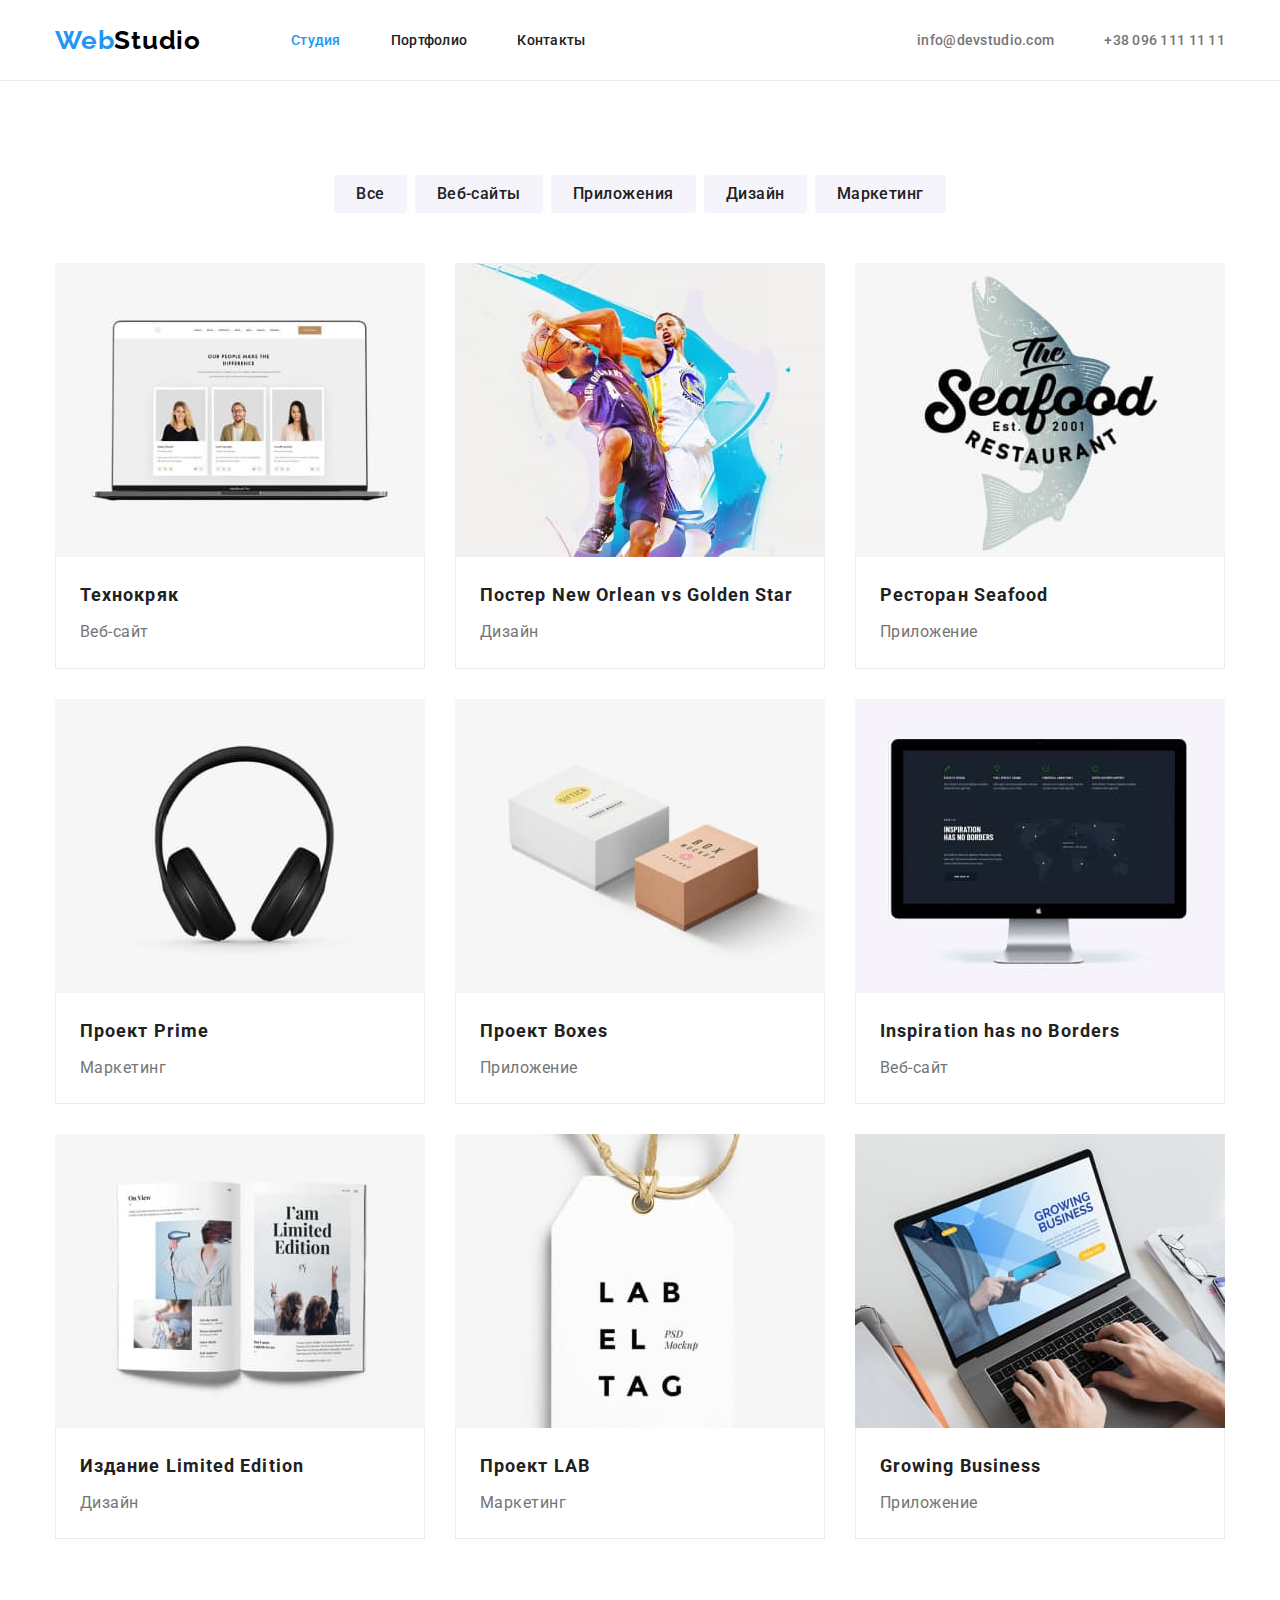
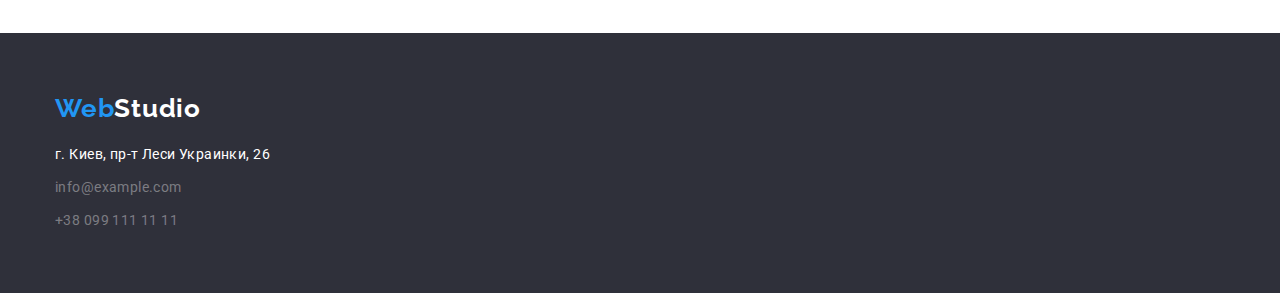
==== portfolio.html @ ebab6fb1 "скинул дз3" ====
<!DOCTYPE html>
<html lang="ru">
<head>
    <meta charset="UTF-8">
    <meta http-equiv="X-UA-Compatible" content="IE=edge">
    <meta name="viewport" content="width=device-width, initial-scale=1.0">
    <title>Портфолио</title>
    <link 
    href="https://fonts.googleapis.com/css2?family=Raleway:wght@700&family=Roboto:wght@400;500;700;900&display=swap" 
    rel="stylesheet">
    <link  href="https://cdnjs.cloudflare.com/ajax/libs/modern-normalize/1.1.0/modern-normalize.min.css"
     rel="stylesheet"> 
     <link rel="stylesheet" href="./css/style.css">
</head>
<body>
       <header class="header">
            <div class="container header-container"> 
                <nav class="nav">
                    <a class="logo" href="./index.html" lang="en">Web<span class="logo-color">Studio</span> </a>
                    <ul class="nav-list">
                        <li class="nav-item"><a href="./index.html" class="nav-link link current">Студия</a></li>
                        <li class="nav-item"><a href="" class="nav-link link">Портфолио</a></li>
                        <li class="nav-item"><a href="" class="nav-link link">Контакты</a> </li>
                    </ul>
                </nav>    
                    <ul class="contact-list">
                        <li class="contact-item">
                            <a href="mailto:info@devstudio.com" class="contact-link link">info@devstudio.com</a>
                        </li>
                        <li class="contact-item">
                            <a href="tel:+380961111111" class="contact-link link" >+38 096 111 11 11</a>
                        </li>
                    </ul>
            </div>
        </header>
        <main>
            <section class="section"> 
                <div class="container">
                    <h1 hidden>Наши проекты</h1>
                        <ul class="filter-list">
                            <li class="filter-list-item"><button type="button" class="filter-button">Все</button></li>
                            <li class="filter-list-item"><button type="button" class="filter-button" >Веб-сайты</button></li>
                            <li class="filter-list-item"><button type="button" class="filter-button">Приложения</button></li>
                            <li class="filter-list-item"><button type="button" class="filter-button">Дизайн</button></li>
                            <li class="filter-list-item"><button type="button" class="filter-button">Маркетинг</button></li>
                        </ul>

                        <ul class="projects-list">
                            <li class="projects-list-item">
                                <a href="#" class="projects-link">
                                    <img src="./images/1techno.jpg" alt=" технокряк" width="370" height="294">
                                    <div class="projects-title-text-container">
                                        <h2 class="projects-list-title">Технокряк</h2>
                                        <p class="projects-list-text">Веб-сайт</p>
                                    </div>
                                </a>
                            </li>
                            <li class="projects-list-item">
                                 <a href="#" class="projects-link">
                                    <img src="./images/2orlean.jpg" alt=" постер Новый Арлеан" width="370" height="294">
                                    <div class="projects-title-text-container">
                                        <h2 class="projects-list-title">Постер New Orlean vs Golden Star</h2>
                                        <p class="projects-list-text">Дизайн</p>
                                    </div>
                                </a>
                            </li>
                            <li class="projects-list-item">
                                 <a href="#" class="projects-link">
                                    <img src="./images/3seafood.jpg" alt="ресторан" width="370" height="294">
                                    <div class="projects-title-text-container">
                                        <h2 class="projects-list-title">Ресторан Seafood</h2>
                                        <p class="projects-list-text">Приложение</p>
                                    </div>
                                </a>
                            </li>
                            <li class="projects-list-item">
                                 <a href="#" class="projects-link">
                                    <img src="./images/4prime.jpg" alt="проект прайм" width="370" height="294">
                                    <div class="projects-title-text-container">
                                        <h2 class="projects-list-title">Проект Prime</h2>
                                        <p class="projects-list-text">Маркетинг</p>
                                    </div>
                                </a>
                            </li>
                            <li class="projects-list-item">
                                 <a href="#" class="projects-link">
                                    <img src="./images/5boxes.jpg" alt="проект коробки" width="370" height="294">
                                    <div class="projects-title-text-container">
                                        <h2 class="projects-list-title">Проект Boxes</h2>
                                        <p class="projects-list-text">Приложение</p>
                                    </div>
                                </a>
                            </li>
                            <li class="projects-list-item">
                                 <a href="#" class="projects-link">
                                    <img src="./images/6inspiration.jpg" alt="манитор" width="370" height="294">
                                    <div class="projects-title-text-container">
                                        <h2 class="projects-list-title">Inspiration has no Borders</h2>
                                        <p class="projects-list-text">Веб-сайт</p>
                                    </div>
                                </a>
                            </li>
                            <li class="projects-list-item">
                                 <a href="#" class="projects-link">
                                    <img src="./images/7limited.jpg" alt="издание книга" width="370" height="294">
                                    <div class="projects-title-text-container">
                                        <h2 class="projects-list-title">Издание Limited Edition</h2>
                                        <p class="projects-list-text">Дизайн</p>
                                    </div>
                                </a>
                            </li>
                            <li class="projects-list-item">
                                 <a href="#" class="projects-link">
                                    <img src="./images/8lab.jpg" alt="проект лаб" width="370" height="294">
                                    <div class="projects-title-text-container">
                                        <h2 class="projects-list-title">Проект LAB</h2>
                                        <p class="projects-list-text">Маркетинг</p>
                                    </div>
                                </a>
                            </li>
                            <li class="projects-list-item">
                                 <a href="#" class="projects-link">
                                    <img src="./images/9growing.jpg" alt="ноутбук" width="370" height="294">
                                    <div class="projects-title-text-container">
                                        <h2 class="projects-list-title">Growing Business</h2>
                                        <p class="projects-list-text">Приложение</p>
                                    </div>
                                </a>
                            </li>
                        </ul>
                </div>
            </section>    
        </main>
        <footer class="footer">
            <div class="footer-container container"> 
                <a class="footer-logo"  href="./index.html" lang="en" >Web<span class="footer-color">Studio</span></a> 
                
                <address class="address">
                    <ul class="address-list">
                        <li class="address-item">
                            <a href="https://www.google.com.ua/maps/place/%D0%B1%D1%83%D0%BB.+%D0%9B%D0%B5%D1%81%D0%B8+%D0%A3%D0%BA%D1%80%D0%B0%D0%B8%D0%BD%D0%BA%D0%B8,+26,+%D0%9A%D0%B8%D0%B5%D0%B2,+02000/@50.4265807,30.5361971,17z/data=!3m1!4b1!4m5!3m4!1s0x40d4cf0e033ecbe9:0x57a4dffefec77da0!8m2!3d50.4265807!4d30.5383858?hl=ru" 
                                target="_blank" class="footer-address">г. Киев, пр-т Леси Украинки, 26</a>
                            </li>
                        <li class="address-item">
                            <a href="mailto:info@example.com" class="footer-link">info@example.com</a>
                        </li>
                        <li class="address-item">
                            <a href="tel:+3809911111111" class="footer-link">+38 099 111 11 11</a>
                        </li>
                    </ul>
                </address>
            </div>    
        </footer> 
</body>
</html>
---- css/style.css ----
:root {
    --primary-text-color: #757575;
    --title-text-color: #212121;
    --accent-color: #2196F3;
    --color-logo: #000000;
    --color-background: #2F303A;
    --color-footer-contact: #FFFFFF60;
    --background-button-member: #F5F4FA;
    --primary-color-white: #FFFFFF;
    --color-box-button: #188CEB;

}

/*reset*/
h1,
h2,
h3,
h4,
h5,
h6,
p {
    margin-top: 0;
    margin-bottom: 0;
}

/* Container */

.container {
    width: 1200px;
    padding: 0 15px;
    margin: 0 auto;
}
body {
    font-family: roboto, sans-serif;
    min-width: 1200px
}

ul {
    list-style: none;
    padding: 0;
    margin: 0;
}

img {
    display: block;
    max-width: 100%;
    height: auto;
}

/* LOGO*/
/* NAV*/
.logo {
    color: var(--accent-color);
    font-family: Raleway, cursive;
    font-weight: 700;
    font-size: 26px;
    line-height: 1.17;
    text-decoration: none;
    text-transform: none;
    letter-spacing: 0.03em;
}
.logo-color {
    color: var(--color-logo);
}
.header {
    border-bottom: 1px solid #ececec;
}
.header-container{
    display: flex;
    justify-content: center;
}
.nav,
.nav-list,
.contact-list {
    display: flex;
    align-items: center;
}
/*.nav-list .nav-item:not(:last-child){
    margin-right: 50px;
}*/
.nav-list .nav-item+.nav-item {
    margin-left: 50px;
}
.nav-list {
    margin-left: 90px;
}
.contact-item+.contact-item{
   margin-left: 50px;
}
.contact-list{
   margin-left: auto;
}
.nav-item a{
    display: block;
    padding-top: 32px;
    padding-bottom: 32px;
}
.link {
    color: var(--title-text-color);
    font-weight: 500;
    font-size: 14px;
    line-height: 1.17;
    text-decoration: none;
    text-transform: none;
    letter-spacing: 0.02em;
}
.link:hover,
.link:focus {
    color: var(--accent-color);
}
.nav-list .link.current {
    color: var(--accent-color);
}
.contact-link {
    color: var(--primary-text-color);
    font-weight: 500;
    font-size: 14px;
    line-height: 1.17;
    text-decoration: none;
    text-transform: none;
    letter-spacing: 0.02em;
}
.contact-link:hover,
.contact-link:focus {
    color: var(--accent-color);
}

/*----BOX ------*/

.box {
    display: flex;
    flex-direction: column;
    justify-content: center;
    align-items: center;
    
    text-align: center;
    height: 600px;

    background-color: var(--color-background);
    
x
}
.box-title {
    width: 696px;
    margin-bottom: 30px;

    color: var(--primary-color-white);
    font-weight: 900;
    font-size: 44px;
    line-height: 1.36;
    text-align: center;
    text-transform: uppercase;
    letter-spacing: 0.06em;
}    
.box-button {
     display: flex;

    color: var(--primary-color-white);
    background-color: var(--accent-color);
    font-family: Roboto,
    sans-serif;
    font-weight: 700;
    font-size: 16px;
    line-height: 1.88;
    cursor: pointer;
    text-transform: none;
    letter-spacing: 0.06em;
    border: 0px;
    border-radius: 3px;

    padding: 10px 32px;
}
.box-button:hover,
.box-button:focus {
    background-color: var(--color-box-button);
}


/* ПРЕТМУЩЕСТВА*/

.benefits-title {
    color: var(--title-text-color);
    font-weight: 700;
    font-size: 14px;
    line-height: 1.17;
    text-transform: uppercase;
    letter-spacing: 0.03em;
    margin-bottom: 10px;
}
.benefits-text {
    color: var(--primary-text-color);
    font-size: 14px;
    line-height: 1.71;
    text-transform: none;
    letter-spacing: 0.03em;
}
.benefits-list{
    display: flex;
}
.benefits-list .benefits-item+.benefits-item {
    margin-left: 30px;
}
.section {
    padding-top: 94px;
    padding-bottom: 94px; 
}

/* Чем мы занимаемся----------*/

.directions-title{
     color: var(--title-text-color);
     font-weight: 700;
     font-size: 36px;
     line-height: 1.17;
     text-align: center;
     text-transform: none;
     letter-spacing: 0.03em;
}
.directions-list{
    display: flex;
    padding-top: 50px;
}
.directions-item+.directions-item{
    margin-left: 30px;
}
.directions.section{
    padding-top: 0; 
    padding-bottom: 0;
}

/*Наша команда----------------*/

.team-list{
    display: flex;
    margin-top: 50px;
}
.team-item-text-container{
    padding: 30px 0;
}

.team-title {
    color: var(--title-text-color);
    font-weight: 700;
    font-size: 36px;
    line-height: 1.17;
    text-align: center;
    text-transform: none;
    letter-spacing: 0.03em;
}
.team {
    background-color: var(--background-button-member);

    /*outline: 2px solid red;
    background-color: coral;*/
}
.team-item {
    background-color: var(--primary-color-white);
    box-shadow: 0px 1px 3px rgba(0, 0, 0, 0.12),
    0px 1px 1px rgba(0, 0, 0, 0.14),
    0px 2px 1px rgba(0, 0, 0, 0.2);
    border-radius: 0px 0px 4px 4px;
}
.team-item+.team-item{
    margin-left: 30px;
}
.team-name {
    color: var(--title-text-color);
    font-weight: 500;
    font-size: 16px;
    line-height: 1.17;
    text-align: center;
    text-transform: none;
    letter-spacing: 0.03em;
}
.team-position {
    margin-top: 10px;

    color: var(--primary-text-color);
    font-size: 16px;
    line-height: 1.17;
    text-align: center;
    text-transform: none;
    letter-spacing: 0.03em;
}

/*footer*/

.footer {
    background-color: var(--color-background);
    padding: 60px 0;
}
.address{
    margin-top: 20px;
}
.address-list{
    display: flex;
    flex-direction: column;
} 
.address-item+.address-item{
    margin-top: 9px;
}
.footer-logo {
    color: var(--accent-color);
    font-family: Raleway;
    font-weight: 700;
    font-size: 26px;
    line-height: 1.17;
    text-decoration: none;
    text-transform: none;
    letter-spacing: 0.03em;
}
.footer-color {
    color: var(--primary-color-white);
}
.footer-address {
    color: var(--primary-color-white);
    font-style: normal;
    font-size: 14px;
    line-height: 1.71;
    text-decoration: none;
    text-transform: none;
    letter-spacing: 0.03em;
}
.footer-link {
    color: var(--color-footer-contact);
    font-style: normal;
    font-size: 14px;
    line-height: 1.71;
    text-decoration: none;
    text-transform: none;
    letter-spacing: 0.03em;
}



/* Портфолио---------*/

.filter-list{
    display: flex;
    justify-content: center;

    margin-bottom: 50px;
}
.section {
    padding-top: 94px;
    padding-bottom: 94px;

     /*outline: 2px solid red;
    background-color: coral;*/
}
.filter-list-item+.filter-list-item {
    margin-left: 8px;
}
.filter-button {
    margin: 0 auto;
    border-radius: 4px ;
    padding: 6px 22px;
    
    transition-property: background-color;
    transition-duration: 1s;
    transition-delay: 0s, 1s;

    font-family: Roboto,sans-serif;
    color: var(--title-text-color);
    background-color: var(--background-button-member);
    font-weight: 500;
    font-size: 16px;
    line-height: 1.63;
    letter-spacing: 0.03em;
    text-align: center;
    cursor: pointer;
    text-transform: none;
    font-family: inherit;
    border: transparent;
}
.filter-button:hover,
.filter-button:focus {
    background-color: var(--accent-color);
    color: var(--primary-color-white);
}

/*projects-list*/

.projects-list{
    display: flex;
    flex-wrap: wrap;
    margin: -15px;
    
}
.projects-list-item{
    margin: 15px;
    flex-basis: calc((100% - 90px) / 3);
}
.projects-list-title {
    color: var(--title-text-color);
    font-weight: 700;
    font-size: 18px;
    line-height: 2;
    letter-spacing: 0.06em;
    text-transform: none;
    text-decoration: none;

    margin-bottom: 4px;
}
.projects-list-text {
    color: var(--primary-text-color);
    font-size: 16px;
    line-height: 1.88;
    letter-spacing: 0.03em;
    text-transform: none;
}
.projects-link{
     text-transform: none;
     text-decoration: none;
}
.projects-title-text-container{
   padding: 20px 24px; 
   border-right: 1px solid #ececec;
   border-bottom: 1px solid #ececec;
   border-left: 1px solid #ececec;
}
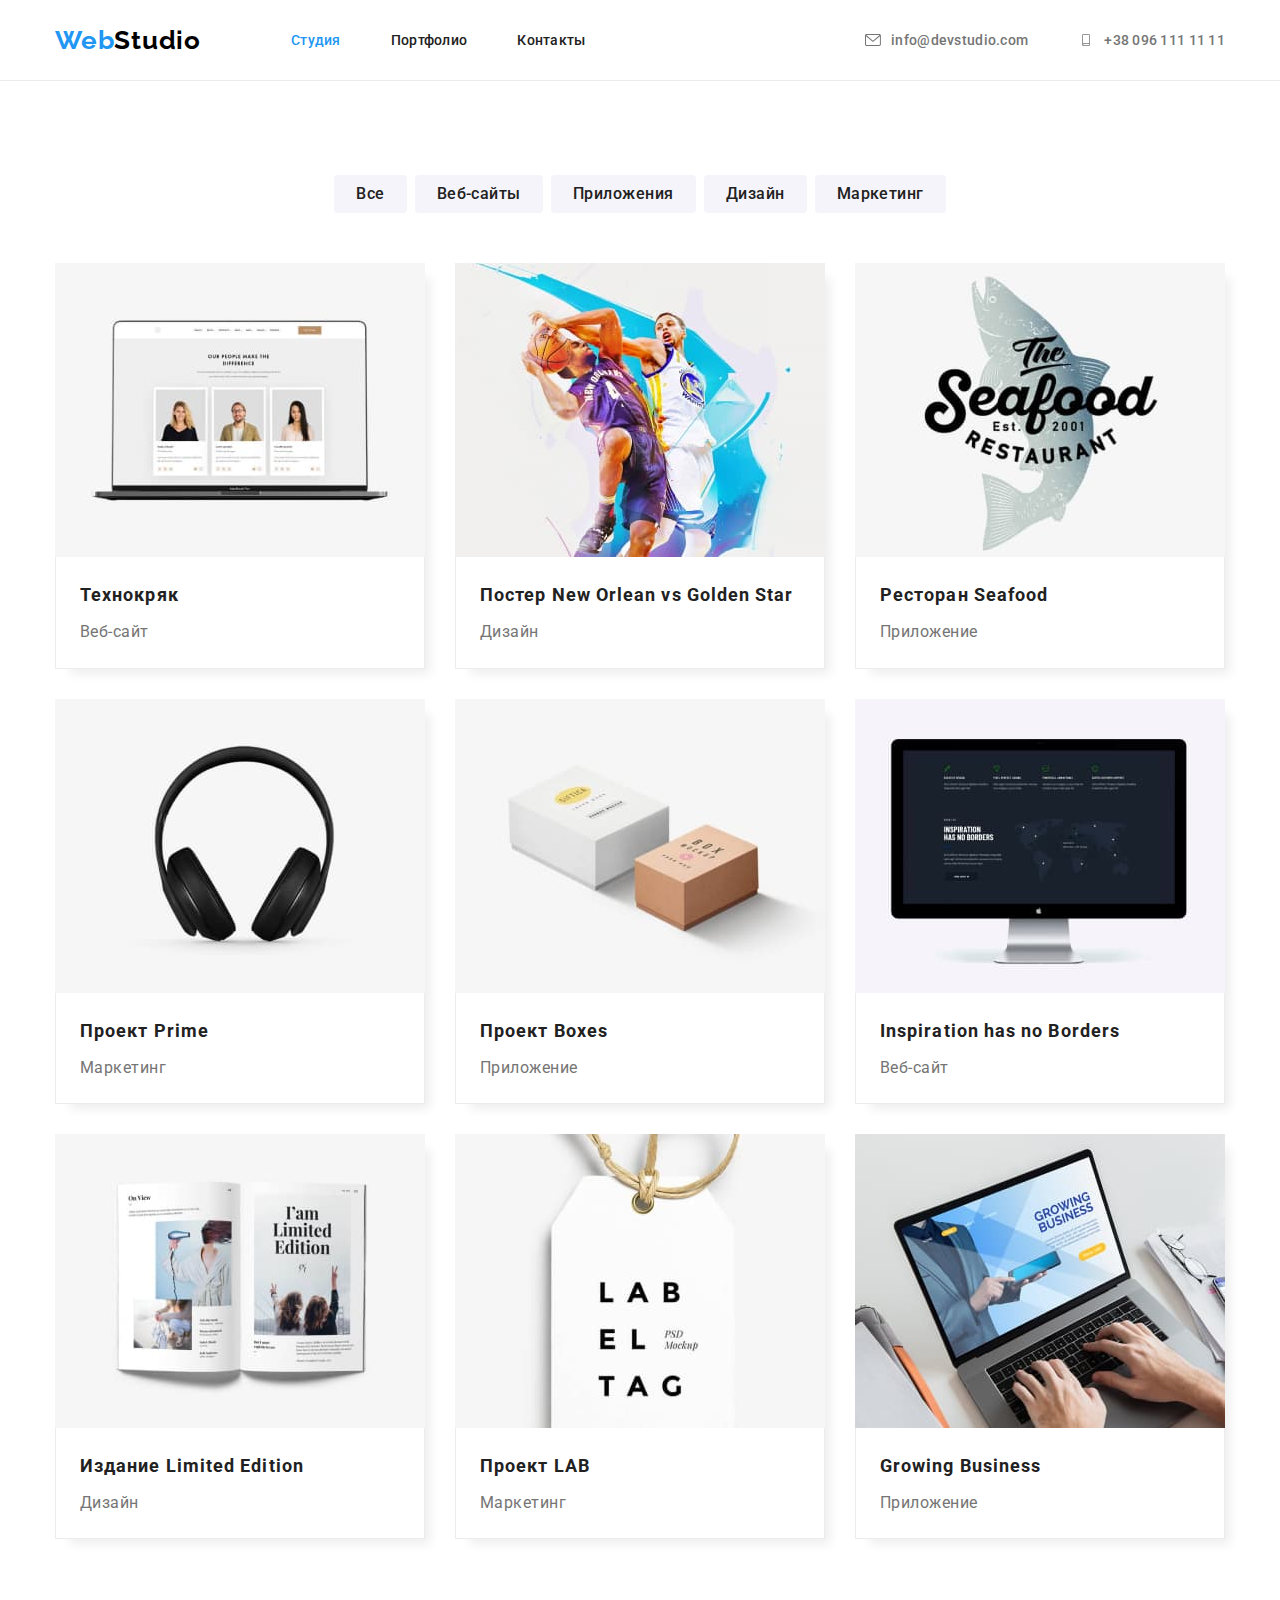
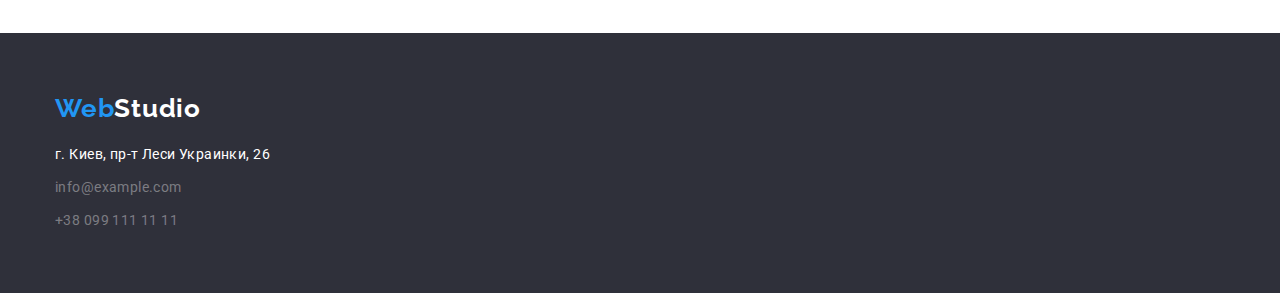
==== commit 638a668c: "+" ====
--- a/portfolio.html
+++ b/portfolio.html
@@ -23,20 +23,28 @@
                         <li class="nav-item"><a href="" class="nav-link link">Контакты</a> </li>
                     </ul>
                 </nav>    
-                    <ul class="contact-list">
-                        <li class="contact-item">
-                            <a href="mailto:info@devstudio.com" class="contact-link link">info@devstudio.com</a>
-                        </li>
-                        <li class="contact-item">
-                            <a href="tel:+380961111111" class="contact-link link" >+38 096 111 11 11</a>
-                        </li>
-                    </ul>
+                <ul class="contact-list">
+                    <li class="contact-item ">
+                        <a href="mailto:info@devstudio.com" class="contact-link mail link">
+                        <svg class="icon-link"  >
+                            <use href="./images/icon/symbol-defs.svg#icon-envelope"></use>
+                        </svg>
+                             info@devstudio.com</a>
+                    </li> 
+                    <li class="contact-item ">
+                        <a href="tel:+380961111111" class="contact-link phone link" > 
+                            <svg class="icon-link">
+                                <use href="./images/icon/symbol-defs.svg#icon-smartphone"></use>
+                            </svg>   
+                             +38 096 111 11 11</a>
+                    </li>
+                </ul>
             </div>
         </header>
         <main>
             <section class="section"> 
                 <div class="container">
-                    <h1 hidden>Наши проекты</h1>
+                    <h1 class="visually-hidden" visually-hidden> Наши проекты</h1>
                         <ul class="filter-list">
                             <li class="filter-list-item"><button type="button" class="filter-button">Все</button></li>
                             <li class="filter-list-item"><button type="button" class="filter-button" >Веб-сайты</button></li>
--- a/css/style.css
+++ b/css/style.css
@@ -90,6 +90,7 @@
 .contact-list{
    margin-left: auto;
 }
+
 .nav-item a{
     display: block;
     padding-top: 32px;
@@ -124,6 +125,27 @@
 .contact-link:focus {
     color: var(--accent-color);
 }
+
+.icon-link{
+    width: 16px;
+    height: 12px;
+    fill: currentColor;
+    margin-right: 10px;
+    color: var(--accent-color);
+}
+.contact-link.mail,
+.contact-link.phone {
+    display: flex;
+    color: var(--primary-text-color);
+    align-items: center;
+}
+.link.contact-link:focus,
+.link.contact-link::after{
+    color: var(--accent-color);
+    cursor: pointer;
+    fill: currentColor;
+}
+
 
 /*----BOX ------*/
 
@@ -136,9 +158,14 @@
     text-align: center;
     height: 600px;
 
-    background-color: var(--color-background);
+   /*---Размещение картинки под фоном--*/
+    max-width: 1600px;
+    background-image: linear-gradient( to right, rgba(47, 48, 58, 0.4), rgba(47, 48, 58, 0.4)),
+    url(../images/officebackground\ .jpg);
+    background-repeat: no-repeat;
+    background-position: center;
+    background-size: cover;
     
-x
 }
 .box-title {
     width: 696px;
@@ -204,6 +231,43 @@
     padding-top: 94px;
     padding-bottom: 94px; 
 }
+/* скрытый заголовок*/
+.visually-hidden {
+    position: absolute;
+    width: 1px;
+    height: 1px;
+    margin: -1px;
+    padding: 0;
+    overflow: hidden;
+    border: 0;
+    clip: rect(0 0 0 0);
+}
+
+/* ИКОНКИ размещение. */
+  
+.benefits-item::before{
+    display: block;
+    content: "";
+    height: 120px;
+    margin-bottom: 30px;
+    background-size: 70px 70px;
+    background-repeat: no-repeat;
+    background-position: center;
+    background-color: #F5F4FA;
+}
+/* можно задать класс для li и сделать через класс*/
+.benefits-item:nth-child(1)::before{
+    background-image: url(../images/icon/antenna.svg);
+}
+.benefits-item:nth-child(2)::before{
+    background-image: url(../images/icon/clock.svg);
+}
+.benefits-item:nth-child(3)::before{
+    background-image: url(../images/icon/diagram.svg);
+}
+.benefits-item:nth-child(4)::before{
+    background-image: url(../images/icon/astronaut.svg);
+}
 
 /* Чем мы занимаемся----------*/
 
@@ -282,6 +346,21 @@
     text-transform: none;
     letter-spacing: 0.03em;
 }
+/* Иконки соцсети*/
+.team-social-links::after{
+    display: block;
+    content: "";
+    height: 44px;
+    width: 206px;
+    margin: 16px 32px 30px 32px;
+    background-repeat: no-repeat;
+    background-origin: ;
+    background-size: 20px 20px;
+
+    outline: 1px solid red;
+
+    background-image: url(../images/instagram1.svg);
+}
 
 /*footer*/
 
@@ -387,9 +466,11 @@
     margin: -15px;
     
 }
+/*Тени*/
 .projects-list-item{
     margin: 15px;
     flex-basis: calc((100% - 90px) / 3);
+    box-shadow: 10px 10px 10px -5px #EEEEEE;
 }
 .projects-list-title {
     color: var(--title-text-color);
@@ -418,5 +499,6 @@
    border-right: 1px solid #ececec;
    border-bottom: 1px solid #ececec;
    border-left: 1px solid #ececec;
-}
-
+  
+}
+
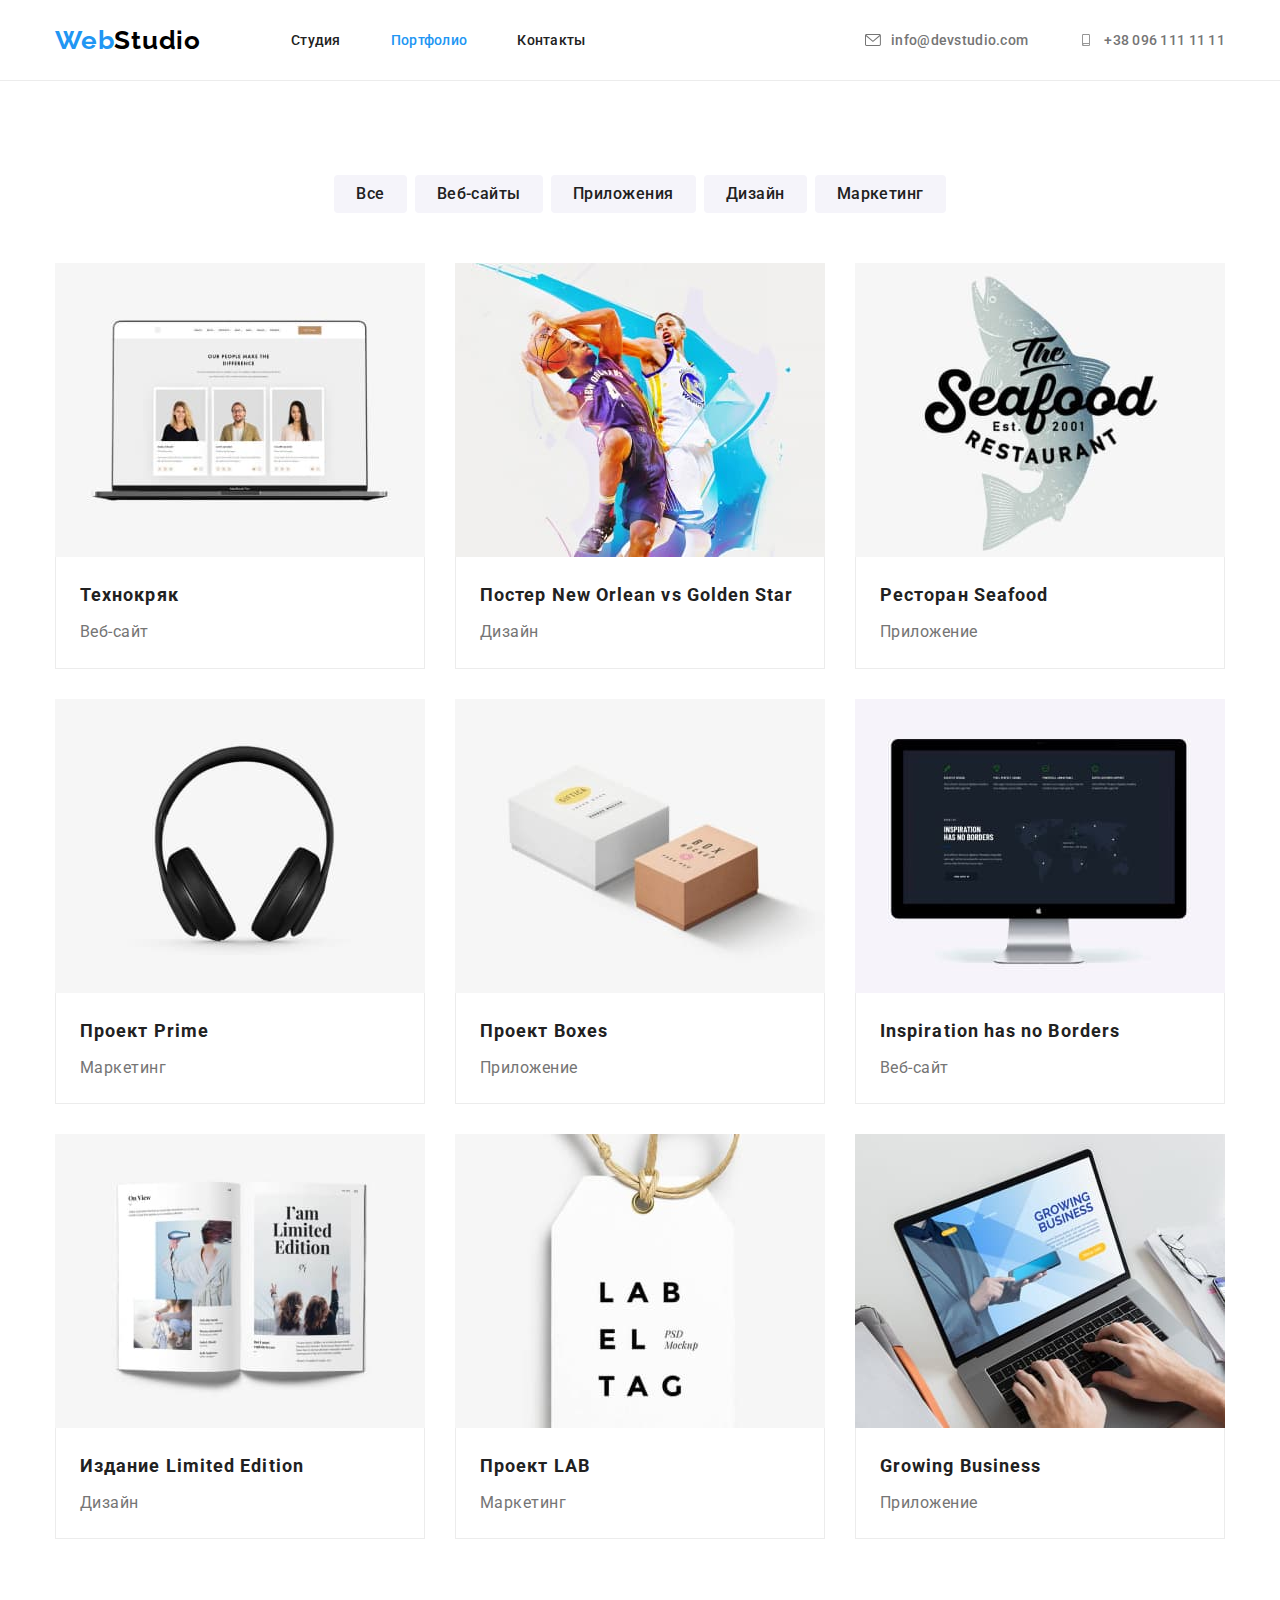
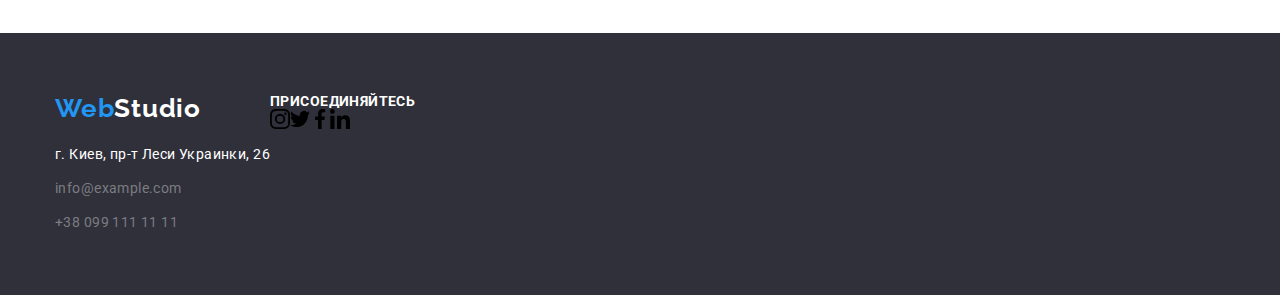
==== commit 6a3e1c45: "box-shadow" ====
--- a/portfolio.html
+++ b/portfolio.html
@@ -18,8 +18,8 @@
                 <nav class="nav">
                     <a class="logo" href="./index.html" lang="en">Web<span class="logo-color">Studio</span> </a>
                     <ul class="nav-list">
-                        <li class="nav-item"><a href="./index.html" class="nav-link link current">Студия</a></li>
-                        <li class="nav-item"><a href="" class="nav-link link">Портфолио</a></li>
+                        <li class="nav-item"><a href="./index.html" class="nav-link link">Студия</a></li>
+                        <li class="nav-item"><a href="" class="nav-link link current">Портфолио</a></li>
                         <li class="nav-item"><a href="" class="nav-link link">Контакты</a> </li>
                     </ul>
                 </nav>    
@@ -141,23 +141,59 @@
         </main>
         <footer class="footer">
             <div class="footer-container container"> 
-                <a class="footer-logo"  href="./index.html" lang="en" >Web<span class="footer-color">Studio</span></a> 
-                
-                <address class="address">
-                    <ul class="address-list">
-                        <li class="address-item">
-                            <a href="https://www.google.com.ua/maps/place/%D0%B1%D1%83%D0%BB.+%D0%9B%D0%B5%D1%81%D0%B8+%D0%A3%D0%BA%D1%80%D0%B0%D0%B8%D0%BD%D0%BA%D0%B8,+26,+%D0%9A%D0%B8%D0%B5%D0%B2,+02000/@50.4265807,30.5361971,17z/data=!3m1!4b1!4m5!3m4!1s0x40d4cf0e033ecbe9:0x57a4dffefec77da0!8m2!3d50.4265807!4d30.5383858?hl=ru" 
-                                target="_blank" class="footer-address">г. Киев, пр-т Леси Украинки, 26</a>
+                <div class="footer-position">
+                    <a class="footer-logo"  href="./index.html" lang="en" >Web<span class="footer-color">Studio</span></a> 
+                    <address class="address">
+                        <ul class="address-list">
+                            <li class="address-item">
+                                <a href="https://www.google.com.ua/maps/place/%D0%B1%D1%83%D0%BB.+%D0%9B%D0%B5%D1%81%D0%B8+%D0%A3%D0%BA%D1%80%D0%B0%D0%B8%D0%BD%D0%BA%D0%B8,+26,+%D0%9A%D0%B8%D0%B5%D0%B2,+02000/@50.4265807,30.5361971,17z/data=!3m1!4b1!4m5!3m4!1s0x40d4cf0e033ecbe9:0x57a4dffefec77da0!8m2!3d50.4265807!4d30.5383858?hl=ru" 
+                                    target="_blank" class="footer-address">г. Киев, пр-т Леси Украинки, 26</a>
+                                </li>
+                            <li class="address-item">
+                                <a href="mailto:info@example.com" class="footer-link">info@example.com</a>
                             </li>
-                        <li class="address-item">
-                            <a href="mailto:info@example.com" class="footer-link">info@example.com</a>
+                            <li class="address-item">
+                                <a href="tel:+3809911111111" class="footer-link">+38 099 111 11 11</a>
+                            </li>
+                        </ul>
+                    </address>
+                </div>
+                <div class="footer-social-list">
+                    <h3 class="footer-title">присоединяйтесь</h3>
+                    <ul class="footer-social">
+                        <li class="footer-social-item"> 
+                            <a class="footer-social-link" href="">
+                            <svg class="footer-social-icon" width="20"  height="20">
+                                <use href="./images/icon/symbol-defs.svg#icon-instagram"> </use>
+                            </svg>
+                            </a>
                         </li>
-                        <li class="address-item">
-                            <a href="tel:+3809911111111" class="footer-link">+38 099 111 11 11</a>
+                        <li class="footer-social-item"> 
+                            <a class="footer-social-link" href="">
+                            <svg class="footer-social-icon" width="20"  height="20">
+                                <use href="./images/icon/symbol-defs.svg#icon-twitter"> </use>
+                            </svg>
+                            </a>
+                        </li>
+                        <li class="footer-social-item"> 
+                            <a class="footer-social-link" href="">
+                            <svg class="footer-social-icon" width="20"  height="20">
+                                <use href="./images/icon/symbol-defs.svg#icon-facebook"> </use>
+                            </svg>
+                            </a>
+                        </li>
+                        <li class="footer-social-item"> 
+                            <a class="footer-social-link" href="">
+                            <svg class="footer-social-icon" width="20"  height="20">
+                                <use href="./images/icon/symbol-defs.svg#icon-linkedin"> </use>
+                            </svg>
+                            </a>
                         </li>
                     </ul>
-                </address>
-            </div>    
-        </footer> 
+                </div>
+            </div> 
+          
+
+        </footer>
 </body>
 </html>--- a/css/style.css
+++ b/css/style.css
@@ -32,7 +32,7 @@
 }
 body {
     font-family: roboto, sans-serif;
-    min-width: 1200px
+    min-width: 1200px;
 }
 
 ul {
@@ -131,13 +131,17 @@
     height: 12px;
     fill: currentColor;
     margin-right: 10px;
-    color: var(--accent-color);
+   /* color: var(--accent-color);*/
 }
 .contact-link.mail,
 .contact-link.phone {
     display: flex;
     color: var(--primary-text-color);
     align-items: center;
+}
+.contact-link:hover,
+.contact-link:focus {
+    color: var(--accent-color); 
 }
 .link.contact-link:focus,
 .link.contact-link::after{
@@ -154,10 +158,8 @@
     flex-direction: column;
     justify-content: center;
     align-items: center;
-    
     text-align: center;
     height: 600px;
-
    /*---Размещение картинки под фоном--*/
     max-width: 1600px;
     background-image: linear-gradient( to right, rgba(47, 48, 58, 0.4), rgba(47, 48, 58, 0.4)),
@@ -255,7 +257,7 @@
     background-position: center;
     background-color: #F5F4FA;
 }
-/* можно задать класс для li и сделать через класс*/
+
 .benefits-item:nth-child(1)::before{
     background-image: url(../images/icon/antenna.svg);
 }
@@ -301,7 +303,6 @@
 .team-item-text-container{
     padding: 30px 0;
 }
-
 .team-title {
     color: var(--title-text-color);
     font-weight: 700;
@@ -347,20 +348,97 @@
     letter-spacing: 0.03em;
 }
 /* Иконки соцсети*/
-.team-social-links::after{
-    display: block;
-    content: "";
+.social-team{
+  display: flex; 
+  justify-content: center; 
+  margin-top: 16px;
+}
+.social-team-icon{
+    fill:  #AFB1B8;
+}
+.social-team-links{
+    display: flex;
+    align-items: center;
+    justify-content: center;
+    width: 44px;
     height: 44px;
-    width: 206px;
-    margin: 16px 32px 30px 32px;
-    background-repeat: no-repeat;
-    background-origin: ;
-    background-size: 20px 20px;
-
-    outline: 1px solid red;
-
-    background-image: url(../images/instagram1.svg);
-}
+    background-color: transparent;
+    border-radius: 50%;
+}
+.social-team-links:hover,
+.social-team-links:focus{
+    background-color: var(--color-box-button);
+}
+.social-team-links:hover .social-team-icon,
+.social-team-links:focus .social-team-icon{
+    fill: var( --primary-color-white);
+}
+.social-team-item+.social-team-item{
+    margin-left: 10px;
+}
+/*.social-team{    второй вариант
+    display: flex;
+    justify-content: center;
+}
+.social-team-item{
+    margin-top: 16px;
+}
+.social-team-item+.social-team-item{
+    margin-left: 9px;
+}
+.social-team-links{
+    display: flex;
+    align-items: center;
+    justify-content: center; 
+    width: 44px;
+    height: 44px;
+    border-radius: 50%;
+    color: #AFB1B8; 
+}
+.social-team-icon{
+    fill: currentColor;
+}
+.social-team-links:hover,
+.social-team-links:focus  {  
+   background-color: var(--color-box-button);
+   color: #FFFFFF;
+}*/
+
+/*Постоянные клиентые*/
+
+.clients-title{
+    color: var(--title-text-color);
+    font-weight: 700;
+    font-size: 36px;
+    line-height: 1.17;
+    text-align: center;
+    text-transform: none;
+    letter-spacing: 0.03em;
+}
+.clients-list{
+    display: flex;
+    justify-content: space-between;
+    margin-top: 50px;
+}
+.clients-item{
+    width: 170px;
+    height: 92px;
+    border: 1px  solid #AFB1B8;
+    cursor: pointer;
+}
+.clients-team-icon{
+    margin: 16px 32px;
+    fill: currentColor;
+    fill:  #AFB1B8;
+ }
+ .clients-item:hover,
+ .clients-item:focus{
+  border-color: var(--color-box-button);
+ }
+ .clients-item:hover .clients-team-icon,
+ .clients-item:focus .clients-team-icon{
+   fill: var(--color-box-button);
+ }
 
 /*footer*/
 
@@ -376,7 +454,7 @@
     flex-direction: column;
 } 
 .address-item+.address-item{
-    margin-top: 9px;
+    margin-top: 10px;
 }
 .footer-logo {
     color: var(--accent-color);
@@ -409,6 +487,33 @@
     text-transform: none;
     letter-spacing: 0.03em;
 }
+/* ФУТЕР СОЦИАЛЬНЫЕ СЕТИ */
+
+.footer-title{
+    color: var(--primary-color-white);
+    font-style: normal;
+    font-weight: 700;
+    font-size: 14px;
+    line-height: 1.17;
+    text-transform: uppercase;
+    letter-spacing: 0.03em;
+    text-align: center;
+}
+
+.footer-social{
+    display: flex;
+}
+.footer-social-link{
+    display: flex;
+}
+.footer-container{
+    display: flex;
+}
+.footer-social-list{
+   align-items: baseline;
+
+}
+
 
 
 
@@ -436,9 +541,7 @@
     padding: 6px 22px;
     
     transition-property: background-color;
-    transition-duration: 1s;
-    transition-delay: 0s, 1s;
-
+  
     font-family: Roboto,sans-serif;
     color: var(--title-text-color);
     background-color: var(--background-button-member);
@@ -456,6 +559,9 @@
 .filter-button:focus {
     background-color: var(--accent-color);
     color: var(--primary-color-white);
+
+    box-shadow: 0 2px 2px 0 #000000, 
+    0 1px 2px 0 #000000;
 }
 
 /*projects-list*/
@@ -470,7 +576,10 @@
 .projects-list-item{
     margin: 15px;
     flex-basis: calc((100% - 90px) / 3);
-    box-shadow: 10px 10px 10px -5px #EEEEEE;
+   
+}
+.projects-list-item:hover{
+    box-shadow: 1px 4px 6px 0 #000000, 0 4px 4px 0 #000000;
 }
 .projects-list-title {
     color: var(--title-text-color);
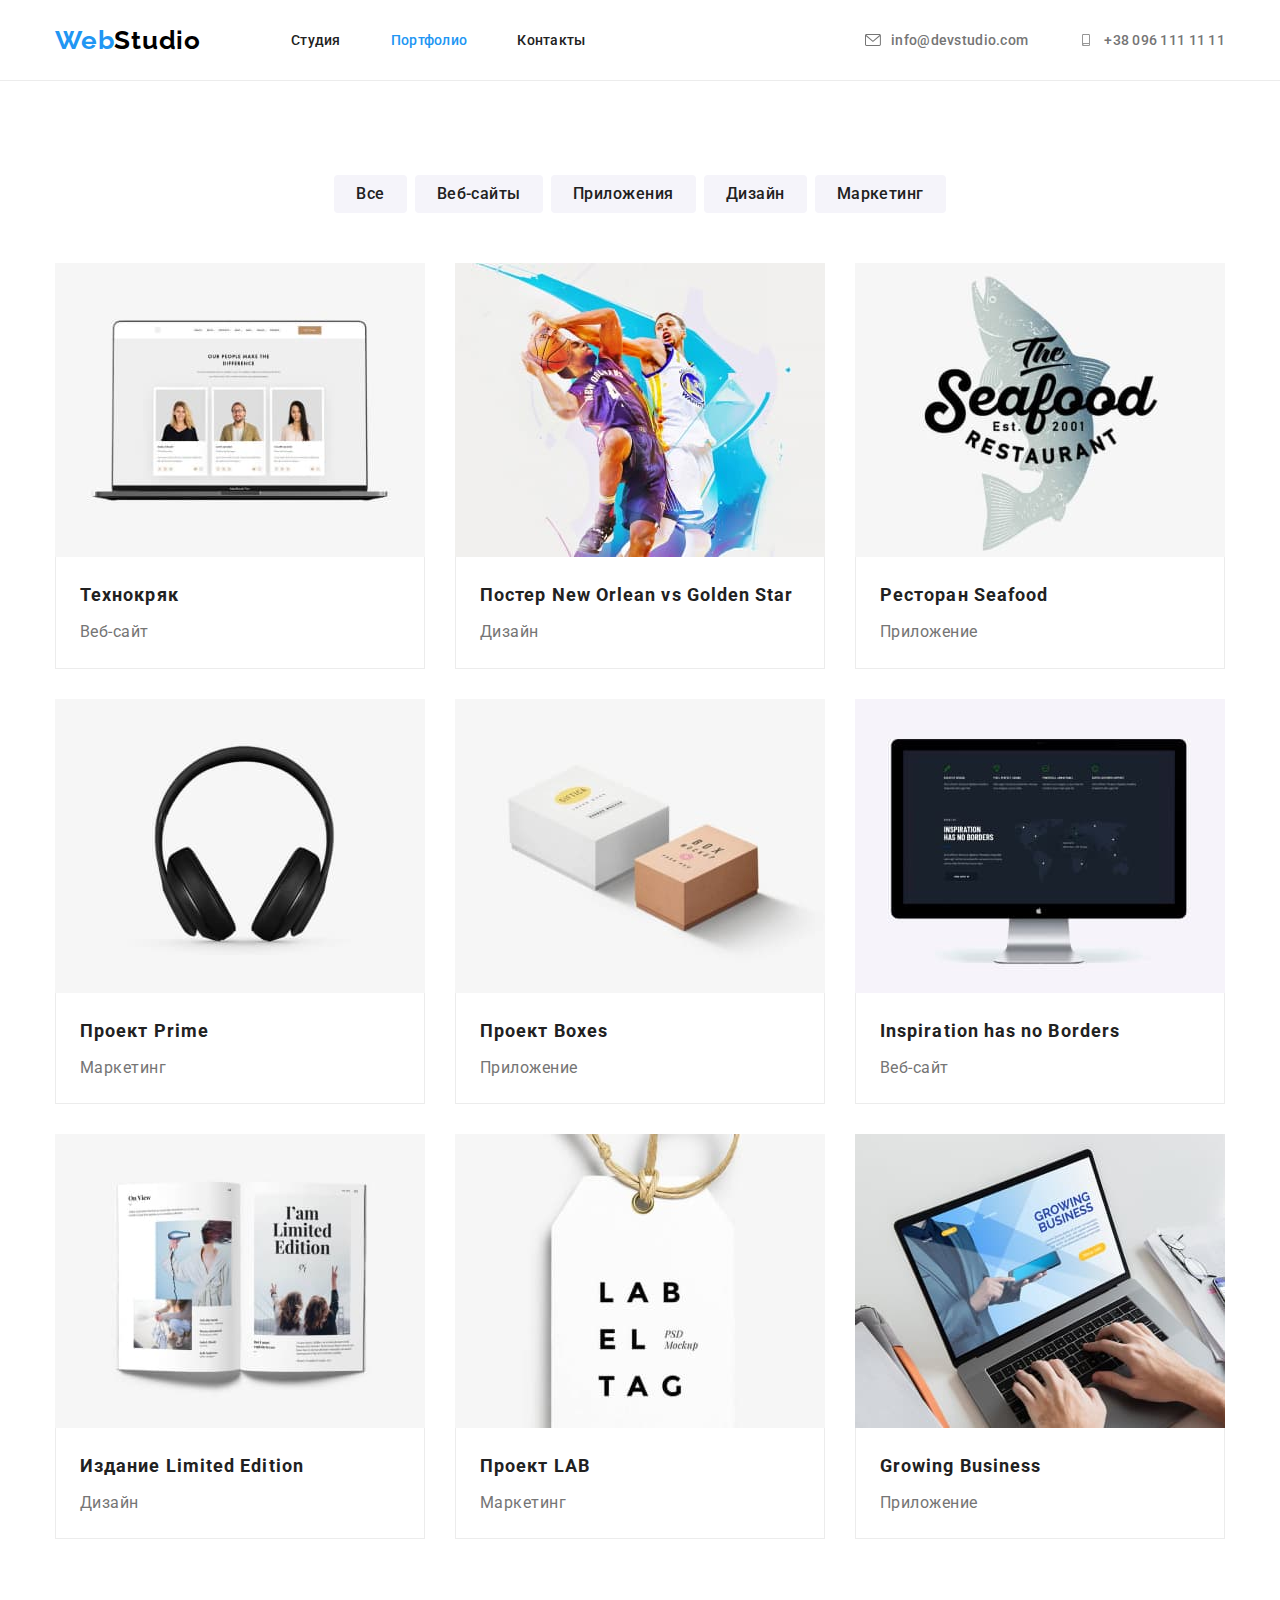
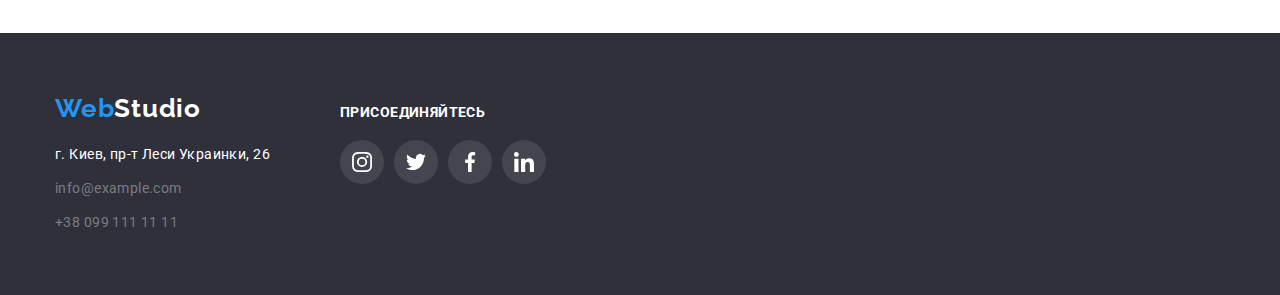
==== commit e62f29b0: "a happy ending" ====
--- a/portfolio.html
+++ b/portfolio.html
@@ -192,8 +192,6 @@
                     </ul>
                 </div>
             </div> 
-          
-
         </footer>
 </body>
 </html>--- a/css/style.css
+++ b/css/style.css
@@ -222,6 +222,7 @@
     line-height: 1.71;
     text-transform: none;
     letter-spacing: 0.03em;
+    max-width: 270px;
 }
 .benefits-list{
     display: flex;
@@ -246,8 +247,19 @@
 }
 
 /* ИКОНКИ размещение. */
-  
-.benefits-item::before{
+
+.benefits-icon{
+ margin: 25px 100px;
+}
+
+.benefits-icon-item{
+    width: 270px;
+    height: 120px;
+    background-color: #F5F4FA;
+    margin-bottom: 30px;
+}
+  /* Второй вариант через :before*/
+/*.benefits-item::before{
     display: block;
     content: "";
     height: 120px;
@@ -257,7 +269,6 @@
     background-position: center;
     background-color: #F5F4FA;
 }
-
 .benefits-item:nth-child(1)::before{
     background-image: url(../images/icon/antenna.svg);
 }
@@ -269,7 +280,7 @@
 }
 .benefits-item:nth-child(4)::before{
     background-image: url(../images/icon/astronaut.svg);
-}
+}*/
 
 /* Чем мы занимаемся----------*/
 
@@ -348,6 +359,7 @@
     letter-spacing: 0.03em;
 }
 /* Иконки соцсети*/
+
 .social-team{
   display: flex; 
   justify-content: center; 
@@ -371,7 +383,7 @@
 }
 .social-team-links:hover .social-team-icon,
 .social-team-links:focus .social-team-icon{
-    fill: var( --primary-color-white);
+    fill: var(--primary-color-white);
 }
 .social-team-item+.social-team-item{
     margin-left: 10px;
@@ -401,7 +413,7 @@
 .social-team-links:hover,
 .social-team-links:focus  {  
    background-color: var(--color-box-button);
-   color: #FFFFFF;
+   color: var(--primary-color-white);
 }*/
 
 /*Постоянные клиентые*/
@@ -501,18 +513,43 @@
 }
 
 .footer-social{
-    display: flex;
+    display: flex; 
+    justify-content: center; 
+    margin-top: 20px;
 }
 .footer-social-link{
     display: flex;
+    align-items: center;
+    justify-content: center;
+    width: 44px;
+    height: 44px;
+    background-color: transparent;
+    border-radius: 50%;
+    background-color: rgba(255, 255, 255, 0.1);
 }
 .footer-container{
     display: flex;
 }
+.footer-title{
+    display: flex;
+}
+.footer-social-item+.footer-social-item{
+    margin-left: 10px;
+}
 .footer-social-list{
-   align-items: baseline;
-
-}
+    margin-left: 70px;
+}
+.footer-container{
+    align-items: baseline;
+} 
+.footer-social-icon{
+    fill: var(--primary-color-white);
+}
+.footer-social-link:hover,
+.footer-social-link:focus{
+    background-color: var(--accent-color);
+}
+
 
 
 
@@ -578,8 +615,10 @@
     flex-basis: calc((100% - 90px) / 3);
    
 }
-.projects-list-item:hover{
-    box-shadow: 1px 4px 6px 0 #000000, 0 4px 4px 0 #000000;
+.projects-link:hover{
+    display: block;
+    box-shadow: 1px 4px 6px 0 #000000, 
+    0 4px 4px 0 #000000;
 }
 .projects-list-title {
     color: var(--title-text-color);
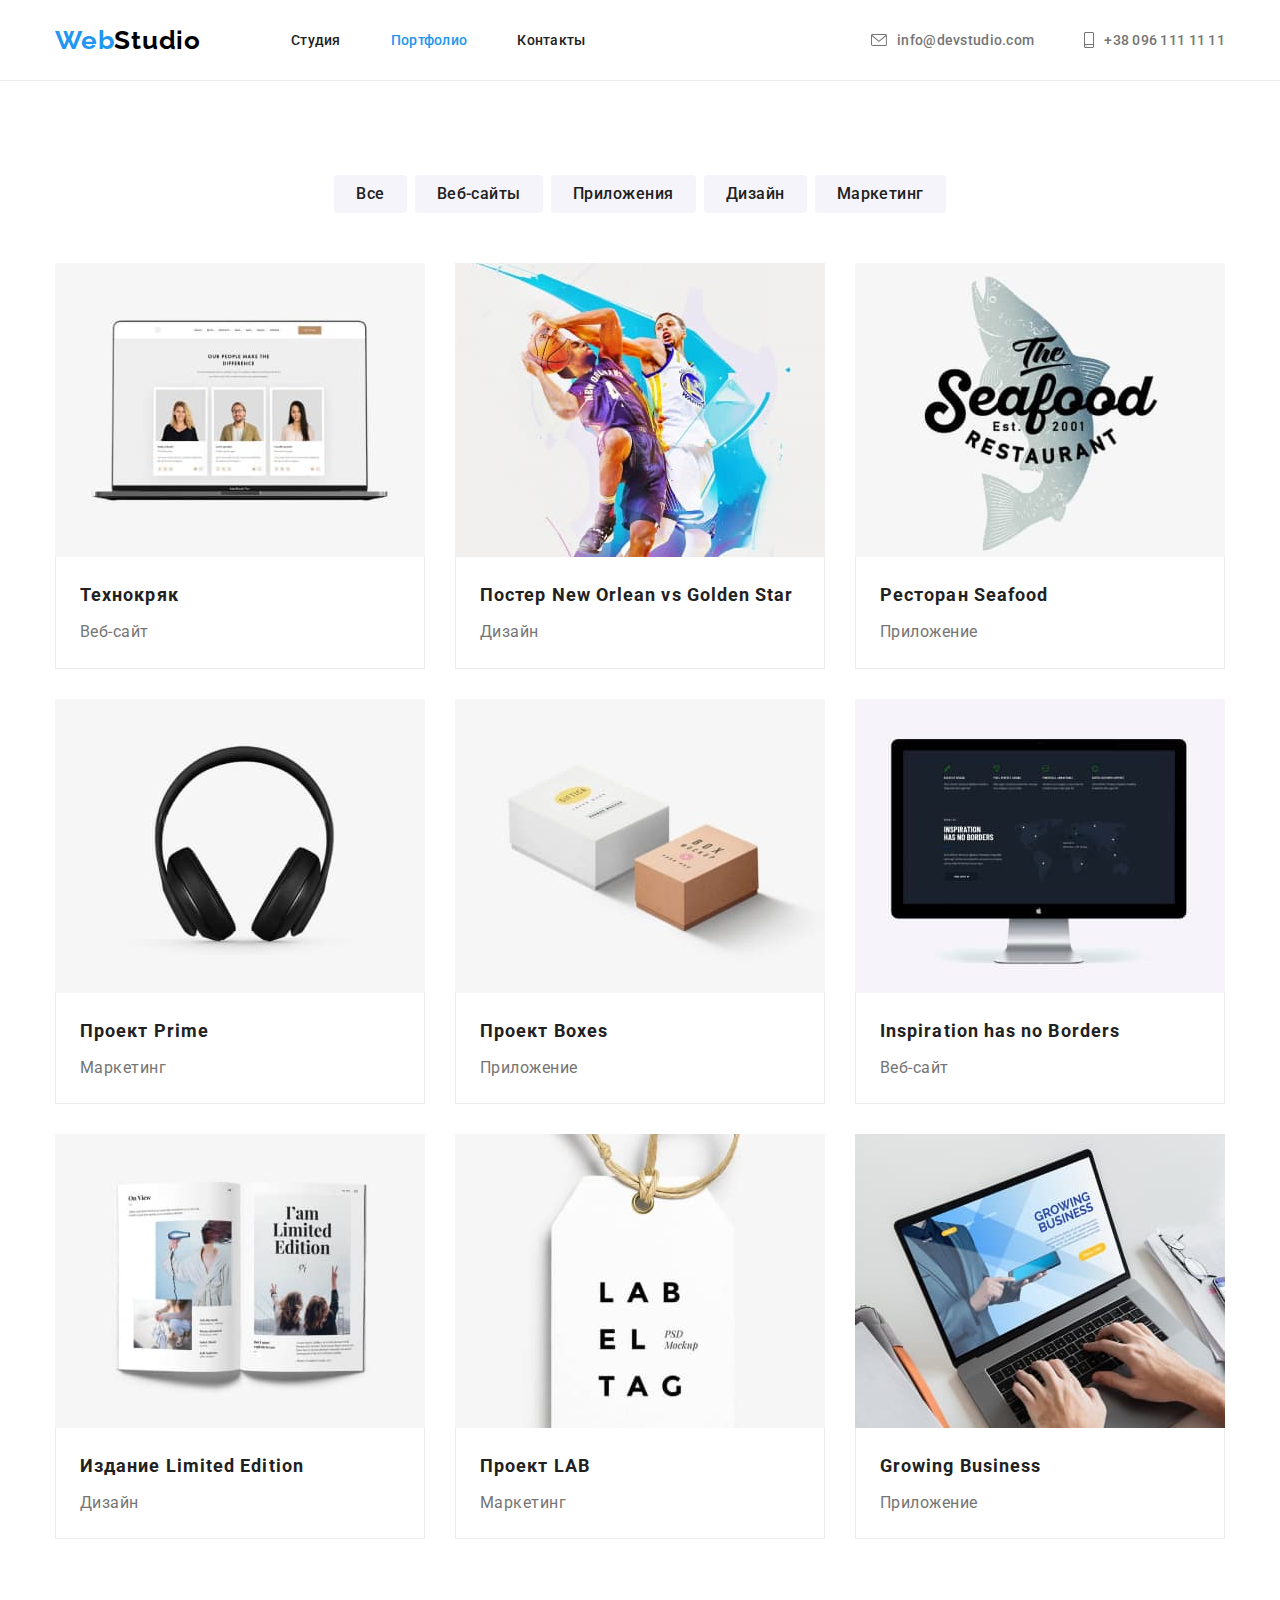
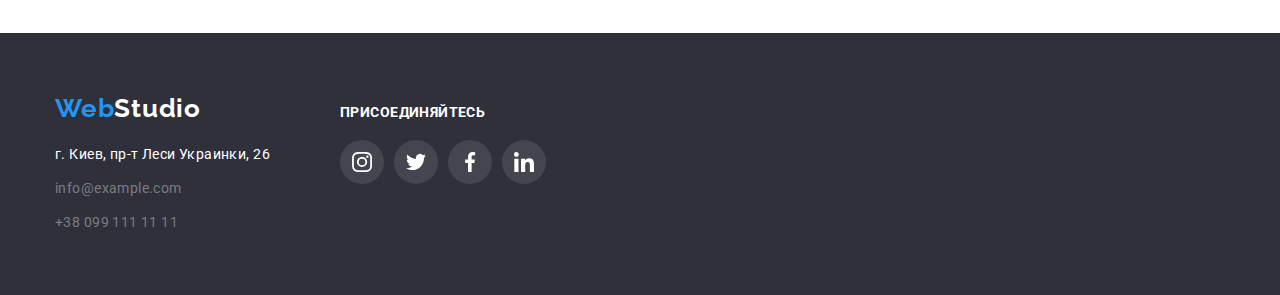
==== commit 9a6b5313: "иконки" ====
--- a/portfolio.html
+++ b/portfolio.html
@@ -26,14 +26,14 @@
                 <ul class="contact-list">
                     <li class="contact-item ">
                         <a href="mailto:info@devstudio.com" class="contact-link mail link">
-                        <svg class="icon-link"  >
+                        <svg class="icon-link-envelope"  width="16"  height="12">
                             <use href="./images/icon/symbol-defs.svg#icon-envelope"></use>
                         </svg>
                              info@devstudio.com</a>
                     </li> 
                     <li class="contact-item ">
                         <a href="tel:+380961111111" class="contact-link phone link" > 
-                            <svg class="icon-link">
+                            <svg class="icon-link-smartphone" width="10"  height="16">
                                 <use href="./images/icon/symbol-defs.svg#icon-smartphone"></use>
                             </svg>   
                              +38 096 111 11 11</a>
--- a/css/style.css
+++ b/css/style.css
@@ -125,10 +125,9 @@
 .contact-link:focus {
     color: var(--accent-color);
 }
-
-.icon-link{
-    width: 16px;
-    height: 12px;
+/* Иконки*/
+.icon-link-envelope,
+.icon-link-smartphone{
     fill: currentColor;
     margin-right: 10px;
    /* color: var(--accent-color);*/
@@ -136,8 +135,8 @@
 .contact-link.mail,
 .contact-link.phone {
     display: flex;
+    align-items: center;
     color: var(--primary-text-color);
-    align-items: center;
 }
 .contact-link:hover,
 .contact-link:focus {
@@ -154,6 +153,8 @@
 /*----BOX ------*/
 
 .box {
+    margin-left: auto;
+    margin-right: auto;
     display: flex;
     flex-direction: column;
     justify-content: center;
@@ -162,11 +163,13 @@
     height: 600px;
    /*---Размещение картинки под фоном--*/
     max-width: 1600px;
-    background-image: linear-gradient( to right, rgba(47, 48, 58, 0.4), rgba(47, 48, 58, 0.4)),
+    background-image: linear-gradient( to right, rgba(47, 48, 58, 0.4),
+     rgba(47, 48, 58, 0.4)),
     url(../images/officebackground\ .jpg);
     background-repeat: no-repeat;
     background-position: center;
     background-size: cover;
+    background-color: #2F303A;
     
 }
 .box-title {
@@ -248,15 +251,14 @@
 
 /* ИКОНКИ размещение. */
 
-.benefits-icon{
- margin: 25px 100px;
-}
-
-.benefits-icon-item{
+.benefits-link{
     width: 270px;
     height: 120px;
     background-color: #F5F4FA;
     margin-bottom: 30px;
+    display: flex;
+    align-items: center;
+    justify-content: center;
 }
   /* Второй вариант через :before*/
 /*.benefits-item::before{
@@ -435,20 +437,25 @@
 .clients-item{
     width: 170px;
     height: 92px;
+}
+.clients-link{
+    width: 100%;
+    height: 100%;
     border: 1px  solid #AFB1B8;
-    cursor: pointer;
+    border-radius: 4px;
+    display: flex;
+    align-items: center;
+    justify-content: center;
 }
 .clients-team-icon{
-    margin: 16px 32px;
-    fill: currentColor;
     fill:  #AFB1B8;
  }
- .clients-item:hover,
- .clients-item:focus{
+ .clients-link:hover,
+ .clients-link:focus{
   border-color: var(--color-box-button);
  }
- .clients-item:hover .clients-team-icon,
- .clients-item:focus .clients-team-icon{
+ .clients-link:hover .clients-team-icon,
+ .clients-link:focus .clients-team-icon{
    fill: var(--color-box-button);
  }
 
@@ -509,7 +516,6 @@
     line-height: 1.17;
     text-transform: uppercase;
     letter-spacing: 0.03em;
-    text-align: center;
 }
 
 .footer-social{
@@ -529,9 +535,7 @@
 }
 .footer-container{
     display: flex;
-}
-.footer-title{
-    display: flex;
+    align-items: baseline;
 }
 .footer-social-item+.footer-social-item{
     margin-left: 10px;
@@ -539,9 +543,6 @@
 .footer-social-list{
     margin-left: 70px;
 }
-.footer-container{
-    align-items: baseline;
-} 
 .footer-social-icon{
     fill: var(--primary-color-white);
 }
@@ -591,14 +592,18 @@
     text-transform: none;
     font-family: inherit;
     border: transparent;
+
+   /* transition-property: background-color;
+    transition-duration: 1s;
+    transition-delay: 0s, 1s;*/
 }
 .filter-button:hover,
 .filter-button:focus {
     background-color: var(--accent-color);
     color: var(--primary-color-white);
-
-    box-shadow: 0 2px 2px 0 #000000, 
-    0 1px 2px 0 #000000;
+    box-shadow: 0px 3px 1px rgba(0, 0, 0, 0.1), 
+    0px 1px 2px rgba(0, 0, 0, 0.08), 0px 2px 2px rgba(0, 0, 0, 0.12);
+    border-radius: 4px;
 }
 
 /*projects-list*/
@@ -606,19 +611,19 @@
 .projects-list{
     display: flex;
     flex-wrap: wrap;
-    margin: -15px;
-    
+    margin: -15px; 
 }
 /*Тени*/
 .projects-list-item{
     margin: 15px;
     flex-basis: calc((100% - 90px) / 3);
-   
-}
-.projects-link:hover{
+}
+.projects-link:hover,
+.projects-link:focus{
     display: block;
-    box-shadow: 1px 4px 6px 0 #000000, 
-    0 4px 4px 0 #000000;
+    box-shadow: 0px 1px 1px rgba(0, 0, 0, 0.12),
+     0px 4px 4px rgba(0, 0, 0, 0.06),
+     1px 4px 6px rgba(0, 0, 0, 0.16);
 }
 .projects-list-title {
     color: var(--title-text-color);
